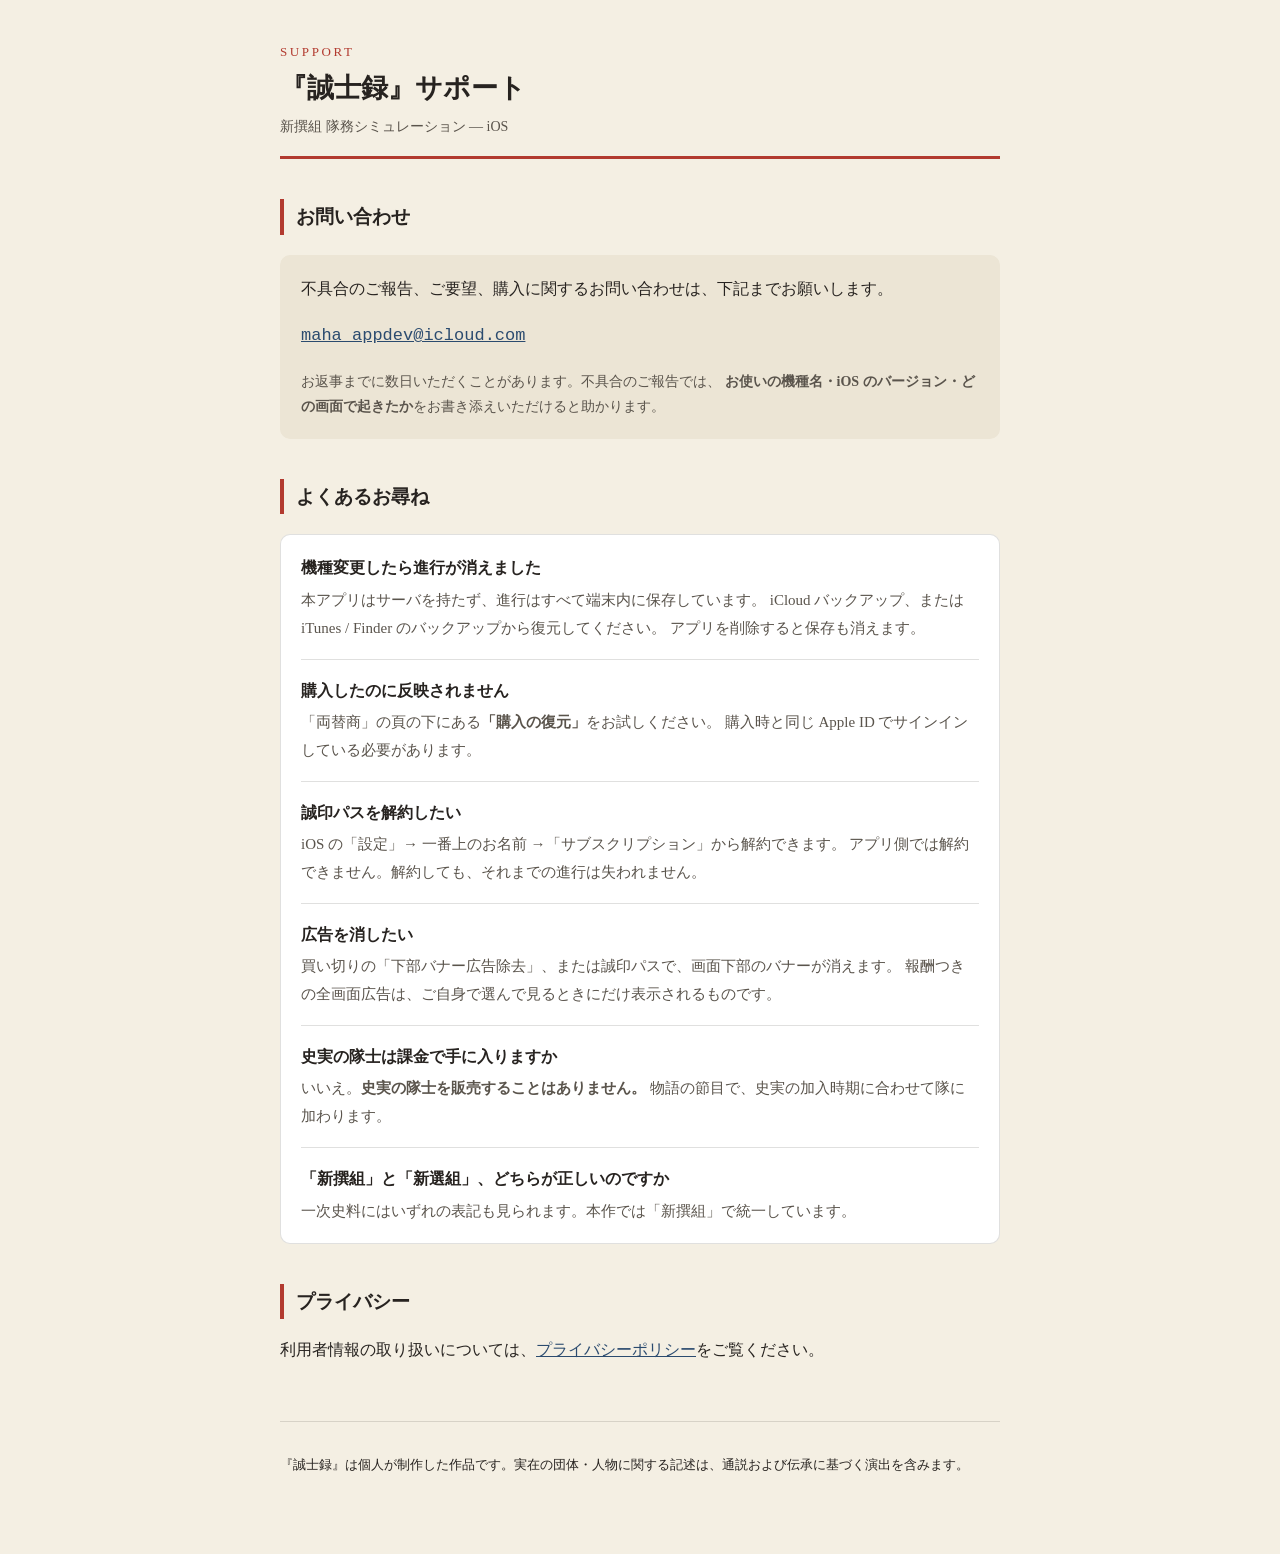
==== index.html @ 97e0da64 "誠士録のサポート頁とプライバシーポリシーを置く App Store Connect が必須とする二つの URL の実体。 これまで README だけだったので、サポート URL としては通らなかった" ====
<!doctype html>
<html lang="ja">
<head>
<meta charset="utf-8">
<meta name="viewport" content="width=device-width, initial-scale=1">
<title>誠士録 サポート</title>
<meta name="description" content="iOS アプリ『誠士録 — 新撰組 隊務シミュレーション』のサポート窓口。">
<link rel="stylesheet" href="style.css">
</head>
<body>
<div class="wrap">

<header>
  <p class="kicker">SUPPORT</p>
  <h1>『誠士録』サポート</h1>
  <p>新撰組 隊務シミュレーション — iOS</p>
</header>

<h2>お問い合わせ</h2>

<div class="card contact">
  <p>不具合のご報告、ご要望、購入に関するお問い合わせは、下記までお願いします。</p>
  <p class="addr"><a href="mailto:maha_appdev@icloud.com">maha_appdev@icloud.com</a></p>
  <p class="soft">お返事までに数日いただくことがあります。不具合のご報告では、
  <strong>お使いの機種名・iOS のバージョン・どの画面で起きたか</strong>をお書き添えいただけると助かります。</p>
</div>

<h2>よくあるお尋ね</h2>

<div class="card">
  <div class="qa">
    <p class="q">機種変更したら進行が消えました</p>
    <p class="a">本アプリはサーバを持たず、進行はすべて端末内に保存しています。
    iCloud バックアップ、または iTunes / Finder のバックアップから復元してください。
    アプリを削除すると保存も消えます。</p>
  </div>
  <div class="qa">
    <p class="q">購入したのに反映されません</p>
    <p class="a">「両替商」の頁の下にある<strong>「購入の復元」</strong>をお試しください。
    購入時と同じ Apple ID でサインインしている必要があります。</p>
  </div>
  <div class="qa">
    <p class="q">誠印パスを解約したい</p>
    <p class="a">iOS の「設定」→ 一番上のお名前 →「サブスクリプション」から解約できます。
    アプリ側では解約できません。解約しても、それまでの進行は失われません。</p>
  </div>
  <div class="qa">
    <p class="q">広告を消したい</p>
    <p class="a">買い切りの「下部バナー広告除去」、または誠印パスで、画面下部のバナーが消えます。
    報酬つきの全画面広告は、ご自身で選んで見るときにだけ表示されるものです。</p>
  </div>
  <div class="qa">
    <p class="q">史実の隊士は課金で手に入りますか</p>
    <p class="a">いいえ。<strong>史実の隊士を販売することはありません。</strong>
    物語の節目で、史実の加入時期に合わせて隊に加わります。</p>
  </div>
  <div class="qa">
    <p class="q">「新撰組」と「新選組」、どちらが正しいのですか</p>
    <p class="a">一次史料にはいずれの表記も見られます。本作では「新撰組」で統一しています。</p>
  </div>
</div>

<h2>プライバシー</h2>
<p>利用者情報の取り扱いについては、<a href="privacy.html">プライバシーポリシー</a>をご覧ください。</p>

<footer>
  <p>『誠士録』は個人が制作した作品です。実在の団体・人物に関する記述は、通説および伝承に基づく演出を含みます。</p>
</footer>

</div>
</body>
</html>
---- style.css ----
/* 誠士録 サポート・プライバシーポリシー共通様式。
   アプリ本体(Seishiroku/Support/Theme.swift)の色に合わせてある。 */
:root {
  --washi: #F4EFE3;
  --washi-deep: #ECE5D5;
  --sumi: #272320;
  --sumi-soft: #5A544C;
  --shu: #B23A2F;
  --ai: #2B4B6F;
  --line: rgba(39, 35, 30, 0.14);
}
* { box-sizing: border-box; }
html { -webkit-text-size-adjust: 100%; }
body {
  margin: 0; padding: 0 20px 64px;
  background: var(--washi); color: var(--sumi);
  font-family: 'Hiragino Mincho ProN', 'Yu Mincho', serif;
  line-height: 1.85; font-size: 16px;
}
.wrap { max-width: 720px; margin: 0 auto; }

header { border-bottom: 3px solid var(--shu); padding: 40px 0 16px; margin-bottom: 28px; }
header .kicker { font-size: 13px; letter-spacing: 0.2em; color: var(--shu); margin: 0 0 6px; }
header h1 { margin: 0; font-size: 27px; line-height: 1.35; }
header p { margin: 8px 0 0; font-size: 14px; color: var(--sumi-soft); }

h2 {
  font-size: 19px; margin: 40px 0 12px; padding-left: 12px;
  border-left: 4px solid var(--shu);
}
h3 { font-size: 16px; margin: 26px 0 8px; }
p, li { color: var(--sumi); }
ul { padding-left: 1.3em; }
li { margin-bottom: 6px; }
a { color: var(--ai); }
small, .soft { color: var(--sumi-soft); font-size: 14px; }

.card {
  background: #fff; border: 1px solid var(--line); border-radius: 10px;
  padding: 18px 20px; margin: 20px 0;
}
.card p:first-child { margin-top: 0; }
.card p:last-child { margin-bottom: 0; }

.contact { background: var(--washi-deep); border-color: transparent; }
.contact .addr {
  font-family: ui-monospace, 'SF Mono', Menlo, monospace;
  font-size: 17px; word-break: break-all;
}

.qa { border-top: 1px solid var(--line); padding-top: 16px; margin-top: 16px; }
.qa:first-of-type { border-top: 0; padding-top: 0; margin-top: 0; }
.qa .q { font-weight: 700; margin: 0 0 4px; }
.qa .a { margin: 0; color: var(--sumi-soft); font-size: 15px; }

nav.crumbs { margin: 32px 0 0; font-size: 14px; }
footer {
  margin-top: 56px; padding-top: 18px; border-top: 1px solid var(--line);
  font-size: 13px; color: var(--sumi-soft);
}

@media (prefers-color-scheme: dark) {
  :root {
    --washi: #1A1815; --washi-deep: #232019; --sumi: #EDE7DA;
    --sumi-soft: #A49C90; --line: rgba(237, 231, 218, 0.16);
  }
  .card { background: #232019; }
  a { color: #7FAFD4; }
}
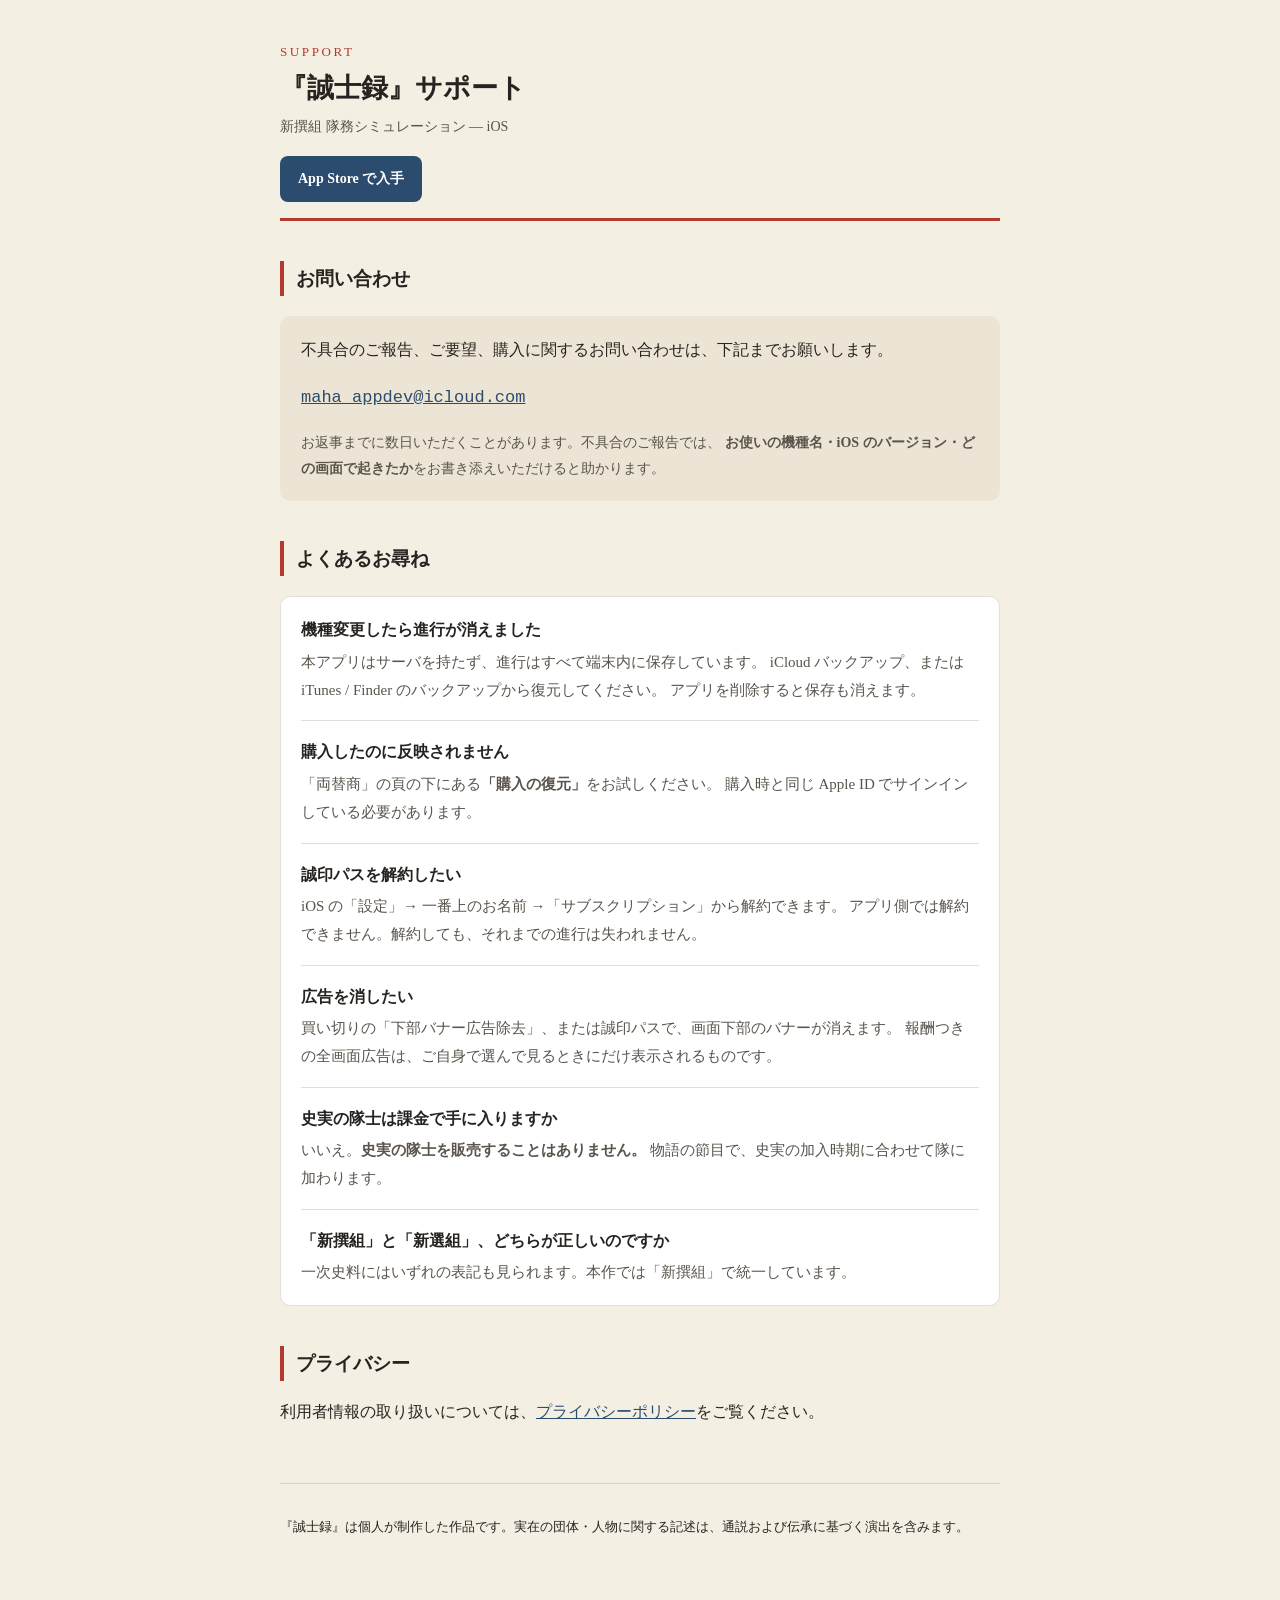
==== commit 4be0f97d: "サポート頁に App Store への道を置く Co-Authored-By: Claude Fable 5.1 <noreply@anthropic.com> Claude-Session: htt" ====
--- a/index.html
+++ b/index.html
@@ -14,6 +14,7 @@
   <p class="kicker">SUPPORT</p>
   <h1>『誠士録』サポート</h1>
   <p>新撰組 隊務シミュレーション — iOS</p>
+  <p><a class="store" href="https://apps.apple.com/jp/app/id6808052177">App Store で入手</a></p>
 </header>
 
 <h2>お問い合わせ</h2>
--- a/style.css
+++ b/style.css
@@ -33,6 +33,8 @@
 ul { padding-left: 1.3em; }
 li { margin-bottom: 6px; }
 a { color: var(--ai); }
+.store { display: inline-block; margin-top: 8px; padding: 10px 18px; border-radius: 8px; background: var(--ai); color: #fff; text-decoration: none; font-weight: 700; }
+.store:hover { opacity: .9; }
 small, .soft { color: var(--sumi-soft); font-size: 14px; }
 
 .card {
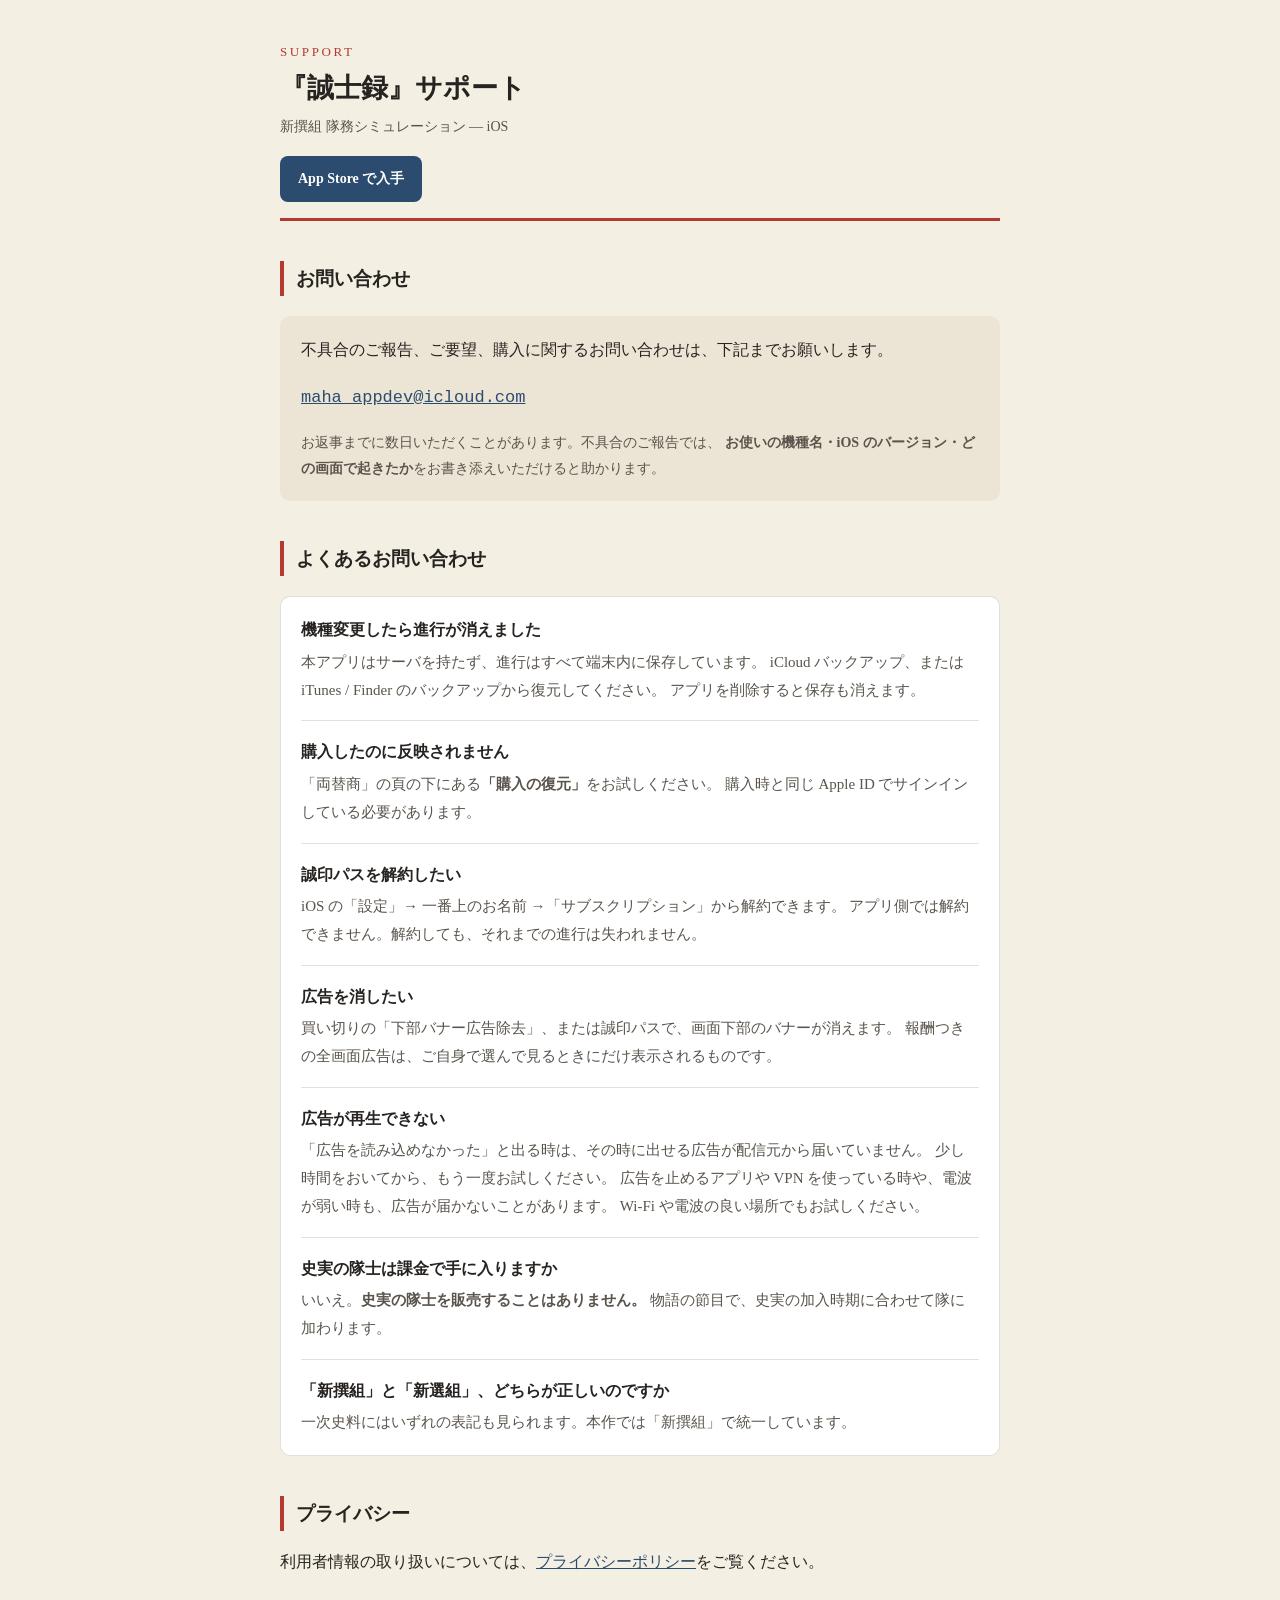
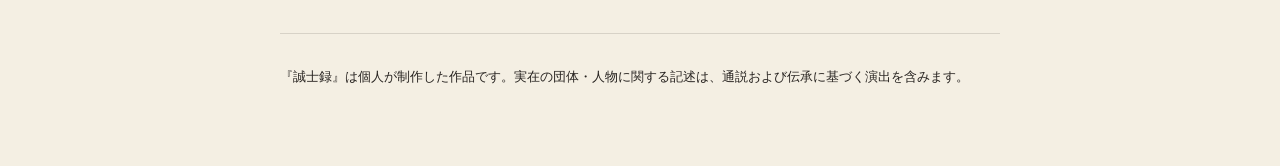
==== commit 536f052f: "誠士録のサポート頁:「よくあるお尋ね」を「よくあるお問い合わせ」にし、「広告が再生できない」を足す Co-Authored-By: Claude Opus 5.5 <noreply@anthropic" ====
--- a/index.html
+++ b/index.html
@@ -26,7 +26,7 @@
   <strong>お使いの機種名・iOS のバージョン・どの画面で起きたか</strong>をお書き添えいただけると助かります。</p>
 </div>
 
-<h2>よくあるお尋ね</h2>
+<h2>よくあるお問い合わせ</h2>
 
 <div class="card">
   <div class="qa">
@@ -51,6 +51,13 @@
     報酬つきの全画面広告は、ご自身で選んで見るときにだけ表示されるものです。</p>
   </div>
   <div class="qa">
+    <p class="q">広告が再生できない</p>
+    <p class="a">「広告を読み込めなかった」と出る時は、その時に出せる広告が配信元から届いていません。
+    少し時間をおいてから、もう一度お試しください。
+    広告を止めるアプリや VPN を使っている時や、電波が弱い時も、広告が届かないことがあります。
+    Wi-Fi や電波の良い場所でもお試しください。</p>
+  </div>
+  <div class="qa">
     <p class="q">史実の隊士は課金で手に入りますか</p>
     <p class="a">いいえ。<strong>史実の隊士を販売することはありません。</strong>
     物語の節目で、史実の加入時期に合わせて隊に加わります。</p>
